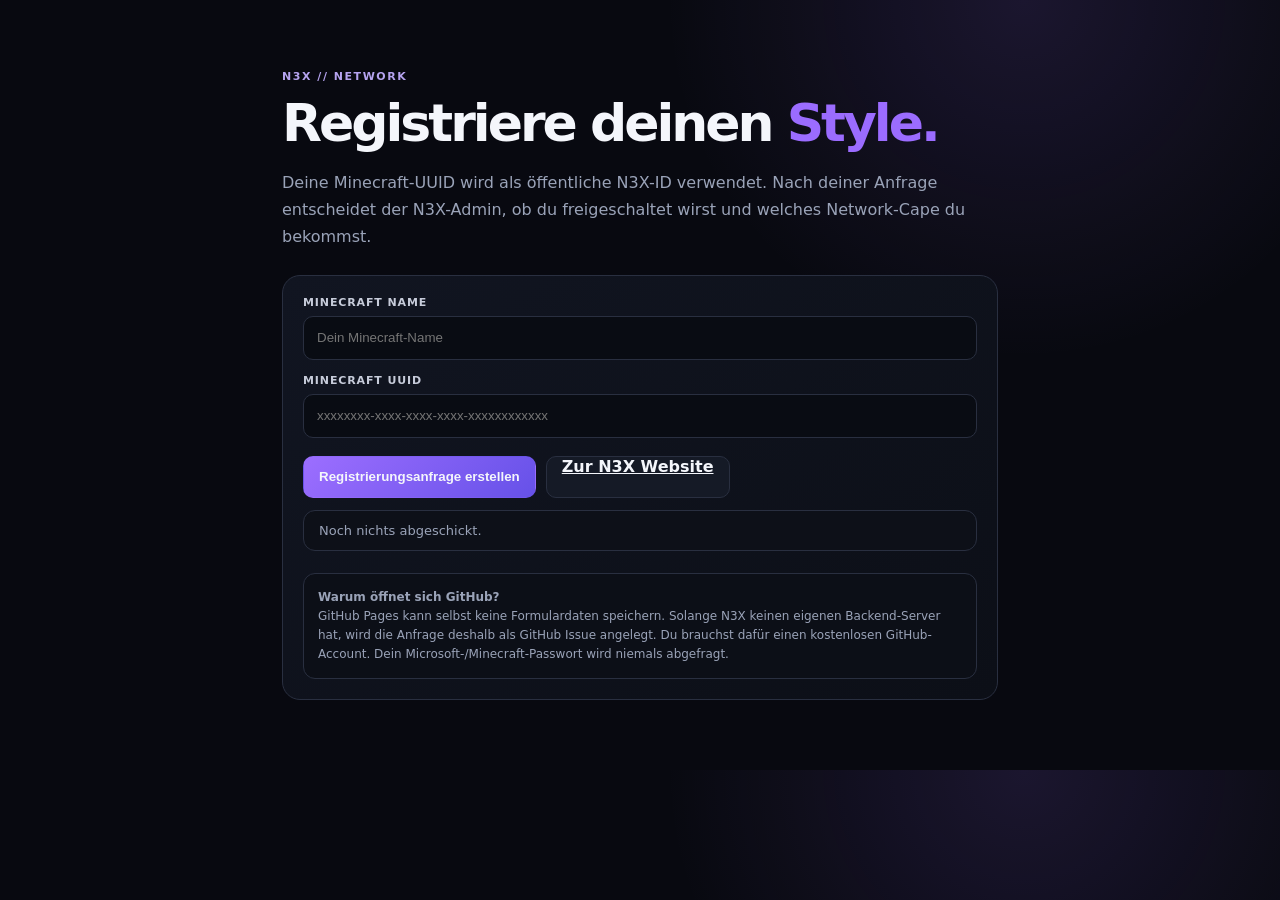
==== register.html @ 763aa90b "Add N3X Network player registration page" ====
<!doctype html>
<html lang="de">
<head>
<meta charset="utf-8"><meta name="viewport" content="width=device-width,initial-scale=1"><meta name="theme-color" content="#080910"><title>N3X Network Registrierung</title>
<link rel="stylesheet" href="network/admin.css">
<style>.register{max-width:760px;margin:70px auto;padding:0 22px}.register h1{font-size:52px;letter-spacing:-3px;margin:10px 0}.register h1 b{color:var(--accent)}.register .lead{color:var(--muted);line-height:1.7}.register .panel{margin-top:24px}.register .stack{gap:14px}.register .actions{display:flex;gap:10px;margin-top:18px;flex-wrap:wrap}.register .notice{margin-top:18px;padding:14px;border:1px solid var(--line);border-radius:12px;color:var(--muted);font-size:12px;line-height:1.6;background:#0c0f17}.register code{color:#d7caff}.register .brandline{font-weight:900;letter-spacing:.14em;font-size:11px;color:#b5a3ef}</style>
</head>
<body>
<main class="register">
  <div class="brandline">N3X // NETWORK</div>
  <h1>Registriere deinen <b>Style.</b></h1>
  <p class="lead">Deine Minecraft-UUID wird als öffentliche N3X-ID verwendet. Nach deiner Anfrage entscheidet der N3X-Admin, ob du freigeschaltet wirst und welches Network-Cape du bekommst.</p>
  <section class="panel">
    <div class="stack">
      <div class="field"><label>MINECRAFT NAME</label><input id="name" maxlength="16" placeholder="Dein Minecraft-Name"></div>
      <div class="field"><label>MINECRAFT UUID</label><input id="uuid" placeholder="xxxxxxxx-xxxx-xxxx-xxxx-xxxxxxxxxxxx"></div>
    </div>
    <div class="actions"><button id="register" class="btn primary">Registrierungsanfrage erstellen</button><a class="btn" href="./">Zur N3X Website</a></div>
    <div id="status" class="status">Noch nichts abgeschickt.</div>
    <div class="notice"><b>Warum öffnet sich GitHub?</b><br>GitHub Pages kann selbst keine Formulardaten speichern. Solange N3X keinen eigenen Backend-Server hat, wird die Anfrage deshalb als GitHub Issue angelegt. Du brauchst dafür einen kostenlosen GitHub-Account. Dein Microsoft-/Minecraft-Passwort wird niemals abgefragt.</div>
  </section>
</main>
<script>
const $=id=>document.getElementById(id);
function normalizeUuid(value){const s=String(value||'').replace(/-/g,'').toLowerCase();if(!/^[0-9a-f]{32}$/.test(s))throw new Error('Bitte eine gültige Minecraft-UUID eingeben.');return `${s.slice(0,8)}-${s.slice(8,12)}-${s.slice(12,16)}-${s.slice(16,20)}-${s.slice(20)}`;}
const q=new URLSearchParams(location.search);if(q.get('name'))$('name').value=q.get('name').slice(0,16);if(q.get('uuid')){try{$('uuid').value=normalizeUuid(q.get('uuid'));}catch{}}
$('register').onclick=()=>{try{const name=$('name').value.trim();if(!/^[A-Za-z0-9_]{3,16}$/.test(name))throw new Error('Minecraft-Name sieht ungültig aus.');const uuid=normalizeUuid($('uuid').value);const title=`[N3X REGISTER] ${name}`;const body=`N3X-REGISTRATION-V1\n\nMinecraft Name: ${name}\nMinecraft UUID: ${uuid}\n\nIch möchte mich für das N3X Network registrieren. Der N3X-Admin entscheidet über Freischaltung und Cape-Zuweisung.`;const url='https://github.com/iooimc/N3X-Launcher/issues/new?title='+encodeURIComponent(title)+'&body='+encodeURIComponent(body);$('status').textContent='GitHub wird geöffnet. Dort die Anfrage nur noch mit „Submit new issue“ bestätigen.';$('status').className='status ok';location.href=url;}catch(error){$('status').textContent=error.message;$('status').className='status err';}};
</script>
</body></html>
---- network/admin.css ----
:root{--bg:#080910;--panel:#10131d;--panel2:#151927;--line:#292f40;--text:#f4f6fb;--muted:#9aa3b8;--accent:#9b6cff;--accent2:#5ee0c4;--danger:#ff6f86;--warn:#ffc466;--ok:#67dba6}*{box-sizing:border-box}body{margin:0;background:radial-gradient(circle at 80% 0,rgba(155,108,255,.13),transparent 28%),var(--bg);color:var(--text);font-family:Inter,ui-sans-serif,system-ui,-apple-system,Segoe UI,Arial,sans-serif}.admin-shell{max-width:1280px;margin:auto;padding:30px 24px 80px}.admin-head{display:flex;align-items:center;justify-content:space-between;gap:20px;margin-bottom:28px}.admin-brand{font-weight:950;font-size:28px;letter-spacing:-1.5px}.admin-brand b{color:var(--accent)}.admin-brand small{display:block;color:var(--muted);font-size:11px;letter-spacing:.18em;margin-top:5px}.token-box,.panel{border:1px solid var(--line);background:linear-gradient(145deg,#111521,#0c0f17);border-radius:18px;padding:20px}.token-box{display:grid;grid-template-columns:1fr auto;gap:10px;margin-bottom:18px}.token-box p{grid-column:1/-1;margin:0;color:var(--muted);font-size:13px;line-height:1.55}.token-box input,.field input,.field select{width:100%;min-height:44px;border:1px solid var(--line);border-radius:10px;background:#090c13;color:var(--text);padding:0 13px;outline:none}.token-box input:focus,.field input:focus,.field select:focus{border-color:#6549a7}.btn{border:1px solid var(--line);background:#151a26;color:var(--text);min-height:42px;padding:0 15px;border-radius:10px;font-weight:800;cursor:pointer}.btn:hover{border-color:#556079}.btn.primary{background:linear-gradient(135deg,#9c6eff,#6651e8);border-color:transparent}.btn.good{background:#123529;border-color:#275f49}.btn.danger{background:#33161d;border-color:#713141}.btn:disabled{opacity:.42;cursor:not-allowed}.status{margin:12px 0 22px;padding:12px 15px;border:1px solid var(--line);border-radius:12px;background:#0d1018;color:var(--muted);font-size:13px}.status.ok{color:var(--ok);border-color:#214f3c}.status.err{color:#ff9aaa;border-color:#61303a}.grid2{display:grid;grid-template-columns:1fr 1fr;gap:18px}.panel h2{margin:0 0 5px;font-size:21px}.panel>p{margin:0 0 18px;color:var(--muted);font-size:13px;line-height:1.5}.row{display:flex;gap:10px;align-items:center}.stack{display:grid;gap:10px}.field label{display:block;color:#c7ccda;font-size:11px;font-weight:800;letter-spacing:.08em;margin-bottom:7px}.list{display:grid;gap:9px;max-height:460px;overflow:auto;padding-right:3px}.item{border:1px solid var(--line);background:#0c0f17;border-radius:12px;padding:13px;display:grid;grid-template-columns:1fr auto;gap:12px;align-items:center}.item strong{display:block;font-size:14px}.item small{display:block;color:var(--muted);font-size:11px;margin-top:4px;word-break:break-all}.tag{display:inline-flex;align-items:center;border:1px solid #40385b;background:#171328;color:#c6b3ff;border-radius:999px;padding:5px 8px;font-size:10px;font-weight:850;margin-top:7px}.tag.ok{border-color:#285543;background:#10271f;color:#84e8bd}.tag.warn{border-color:#594928;background:#251d0f;color:#ffd990}.empty{border:1px dashed #343a49;border-radius:12px;padding:24px;text-align:center;color:#798195}.uploader{display:grid;grid-template-columns:1fr 1fr;gap:12px}.uploader .full{grid-column:1/-1}.preview{height:155px;border:1px solid var(--line);border-radius:12px;background:#090b11;display:grid;place-items:center;overflow:hidden}.preview img{max-height:125px;max-width:90%;image-rendering:pixelated}.user-detail{margin-top:14px;padding-top:14px;border-top:1px solid var(--line)}.mini{font-size:11px;color:var(--muted)}.pending-actions,.user-actions{display:flex;gap:7px;flex-wrap:wrap;justify-content:flex-end}.cape-select{display:grid;grid-template-columns:1fr auto;gap:10px;margin-top:10px}.footer-note{margin-top:22px;color:#737c91;font-size:12px;line-height:1.6}.hidden{display:none!important}@media(max-width:900px){.grid2{grid-template-columns:1fr}.admin-head{align-items:flex-start;flex-direction:column}.token-box{grid-template-columns:1fr}.uploader{grid-template-columns:1fr}.uploader .full{grid-column:auto}.item{grid-template-columns:1fr}.pending-actions,.user-actions{justify-content:flex-start}}
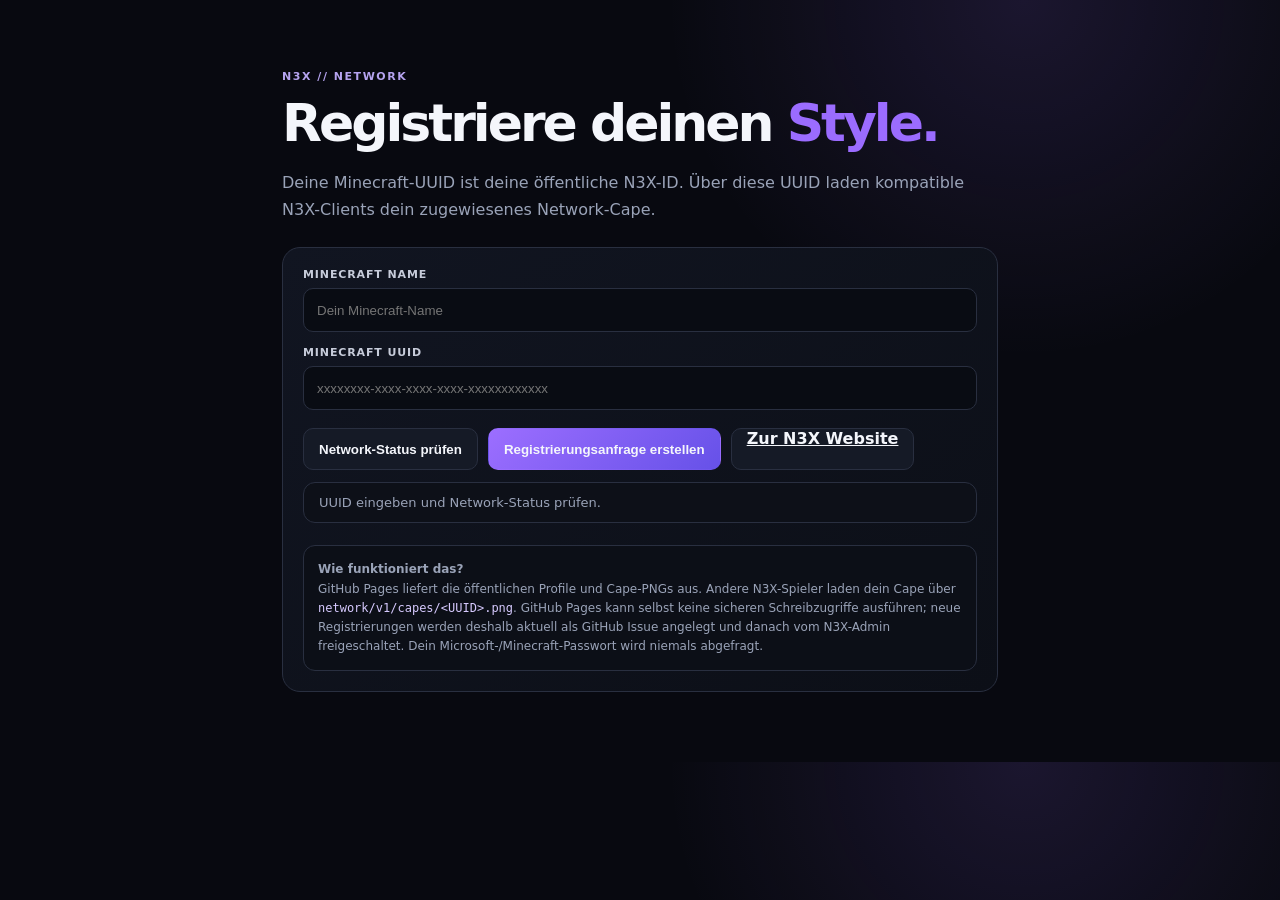
==== commit 8bc3c9c3: "Add player cape status lookup to N3X registration page" ====
--- a/register.html
+++ b/register.html
@@ -3,27 +3,32 @@
 <head>
 <meta charset="utf-8"><meta name="viewport" content="width=device-width,initial-scale=1"><meta name="theme-color" content="#080910"><title>N3X Network Registrierung</title>
 <link rel="stylesheet" href="network/admin.css">
-<style>.register{max-width:760px;margin:70px auto;padding:0 22px}.register h1{font-size:52px;letter-spacing:-3px;margin:10px 0}.register h1 b{color:var(--accent)}.register .lead{color:var(--muted);line-height:1.7}.register .panel{margin-top:24px}.register .stack{gap:14px}.register .actions{display:flex;gap:10px;margin-top:18px;flex-wrap:wrap}.register .notice{margin-top:18px;padding:14px;border:1px solid var(--line);border-radius:12px;color:var(--muted);font-size:12px;line-height:1.6;background:#0c0f17}.register code{color:#d7caff}.register .brandline{font-weight:900;letter-spacing:.14em;font-size:11px;color:#b5a3ef}</style>
+<style>.register{max-width:760px;margin:70px auto;padding:0 22px}.register h1{font-size:52px;letter-spacing:-3px;margin:10px 0}.register h1 b{color:var(--accent)}.register .lead{color:var(--muted);line-height:1.7}.register .panel{margin-top:24px}.register .stack{gap:14px}.register .actions{display:flex;gap:10px;margin-top:18px;flex-wrap:wrap}.register .notice{margin-top:18px;padding:14px;border:1px solid var(--line);border-radius:12px;color:var(--muted);font-size:12px;line-height:1.6;background:#0c0f17}.register code{color:#d7caff}.register .brandline{font-weight:900;letter-spacing:.14em;font-size:11px;color:#b5a3ef}.network-card{display:none;margin-top:16px;padding:16px;border:1px solid var(--line);border-radius:14px;background:#0b0e16}.network-card.show{display:flex;gap:16px;align-items:center}.network-card img{width:96px;height:48px;object-fit:contain;image-rendering:pixelated;background:#070910;border:1px solid var(--line);border-radius:8px}.network-card strong{display:block}.network-card small{display:block;color:var(--muted);margin-top:6px;line-height:1.5}</style>
 </head>
 <body>
 <main class="register">
   <div class="brandline">N3X // NETWORK</div>
   <h1>Registriere deinen <b>Style.</b></h1>
-  <p class="lead">Deine Minecraft-UUID wird als öffentliche N3X-ID verwendet. Nach deiner Anfrage entscheidet der N3X-Admin, ob du freigeschaltet wirst und welches Network-Cape du bekommst.</p>
+  <p class="lead">Deine Minecraft-UUID ist deine öffentliche N3X-ID. Über diese UUID laden kompatible N3X-Clients dein zugewiesenes Network-Cape.</p>
   <section class="panel">
     <div class="stack">
       <div class="field"><label>MINECRAFT NAME</label><input id="name" maxlength="16" placeholder="Dein Minecraft-Name"></div>
       <div class="field"><label>MINECRAFT UUID</label><input id="uuid" placeholder="xxxxxxxx-xxxx-xxxx-xxxx-xxxxxxxxxxxx"></div>
     </div>
-    <div class="actions"><button id="register" class="btn primary">Registrierungsanfrage erstellen</button><a class="btn" href="./">Zur N3X Website</a></div>
-    <div id="status" class="status">Noch nichts abgeschickt.</div>
-    <div class="notice"><b>Warum öffnet sich GitHub?</b><br>GitHub Pages kann selbst keine Formulardaten speichern. Solange N3X keinen eigenen Backend-Server hat, wird die Anfrage deshalb als GitHub Issue angelegt. Du brauchst dafür einen kostenlosen GitHub-Account. Dein Microsoft-/Minecraft-Passwort wird niemals abgefragt.</div>
+    <div class="actions"><button id="check" class="btn">Network-Status prüfen</button><button id="register" class="btn primary">Registrierungsanfrage erstellen</button><a class="btn" href="./">Zur N3X Website</a></div>
+    <div id="status" class="status">UUID eingeben und Network-Status prüfen.</div>
+    <div id="network-card" class="network-card"><img id="cape" alt="N3X Network Cape"><div><strong id="profile-title"></strong><small id="profile-meta"></small></div></div>
+    <div class="notice"><b>Wie funktioniert das?</b><br>GitHub Pages liefert die öffentlichen Profile und Cape-PNGs aus. Andere N3X-Spieler laden dein Cape über <code>network/v1/capes/&lt;UUID&gt;.png</code>. GitHub Pages kann selbst keine sicheren Schreibzugriffe ausführen; neue Registrierungen werden deshalb aktuell als GitHub Issue angelegt und danach vom N3X-Admin freigeschaltet. Dein Microsoft-/Minecraft-Passwort wird niemals abgefragt.</div>
   </section>
 </main>
 <script>
 const $=id=>document.getElementById(id);
 function normalizeUuid(value){const s=String(value||'').replace(/-/g,'').toLowerCase();if(!/^[0-9a-f]{32}$/.test(s))throw new Error('Bitte eine gültige Minecraft-UUID eingeben.');return `${s.slice(0,8)}-${s.slice(8,12)}-${s.slice(12,16)}-${s.slice(16,20)}-${s.slice(20)}`;}
-const q=new URLSearchParams(location.search);if(q.get('name'))$('name').value=q.get('name').slice(0,16);if(q.get('uuid')){try{$('uuid').value=normalizeUuid(q.get('uuid'));}catch{}}
+function hideCard(){$('network-card').classList.remove('show');$('cape').removeAttribute('src');}
+async function checkStatus(){try{hideCard();const uuid=normalizeUuid($('uuid').value);$('uuid').value=uuid;$('status').textContent='N3X Network wird geprüft …';$('status').className='status';const r=await fetch(`./network/users/${uuid}.json?ts=${Date.now()}`,{cache:'no-store'});if(r.status===404){$('status').textContent='Noch nicht im N3X Network registriert.';$('status').className='status err';return null;}if(!r.ok)throw new Error(`Network HTTP ${r.status}`);const p=await r.json();const cape=p.assignedCape||p.cape||'';$('status').textContent='Registriert · N3X Network aktiv';$('status').className='status ok';$('profile-title').textContent=(p.name||'N3X Spieler')+(cape?` · ${cape}`:' · noch kein Cape');$('profile-meta').textContent=`UUID ${uuid}${p.updatedAt?' · aktualisiert '+new Date(p.updatedAt).toLocaleString('de-DE'):''}`;if(cape){$('cape').src=p.capeUrl||`./network/v1/capes/${uuid}.png?ts=${Date.now()}`;$('cape').hidden=false;}else $('cape').hidden=true;$('network-card').classList.add('show');return p;}catch(error){hideCard();$('status').textContent=error.message;$('status').className='status err';return null;}}
+const q=new URLSearchParams(location.search);if(q.get('name'))$('name').value=q.get('name').slice(0,16);if(q.get('uuid')){try{$('uuid').value=normalizeUuid(q.get('uuid'));setTimeout(checkStatus,0);}catch{}}
+$('check').onclick=checkStatus;
+$('uuid').addEventListener('keydown',e=>{if(e.key==='Enter')checkStatus();});
 $('register').onclick=()=>{try{const name=$('name').value.trim();if(!/^[A-Za-z0-9_]{3,16}$/.test(name))throw new Error('Minecraft-Name sieht ungültig aus.');const uuid=normalizeUuid($('uuid').value);const title=`[N3X REGISTER] ${name}`;const body=`N3X-REGISTRATION-V1\n\nMinecraft Name: ${name}\nMinecraft UUID: ${uuid}\n\nIch möchte mich für das N3X Network registrieren. Der N3X-Admin entscheidet über Freischaltung und Cape-Zuweisung.`;const url='https://github.com/iooimc/N3X-Launcher/issues/new?title='+encodeURIComponent(title)+'&body='+encodeURIComponent(body);$('status').textContent='GitHub wird geöffnet. Dort die Anfrage nur noch mit „Submit new issue“ bestätigen.';$('status').className='status ok';location.href=url;}catch(error){$('status').textContent=error.message;$('status').className='status err';}};
 </script>
 </body></html>
